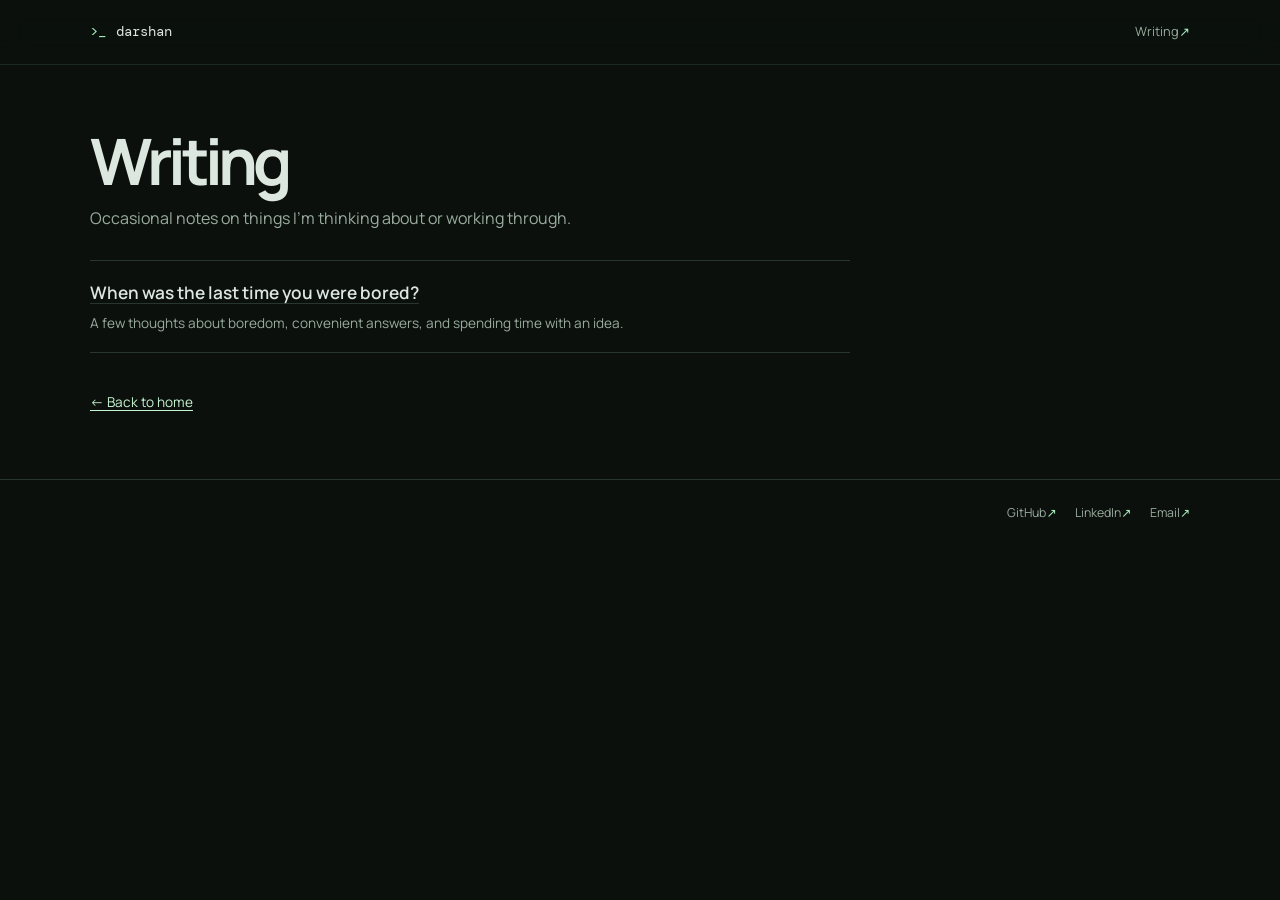
==== writing/index.html @ 528150cc "feat: refresh portfolio with research, writing and SEO" ====
<!doctype html>
<html lang="en">
<head>
  <meta charset="utf-8">
  <meta name="viewport" content="width=device-width, initial-scale=1">
  <meta name="theme-color" content="#0b100d">
  <title>Writing | Darshan Lamichhane</title>
  <meta name="description" content="Occasional notes by Darshan Lamichhane. A first essay about boredom, attention, and making things.">
  <link rel="canonical" href="https://darshanlamichhane.com.np/writing/">
  <link rel="icon" type="image/svg+xml" href="/assets/favicon.svg">
  <link rel="icon" type="image/png" sizes="32x32" href="/assets/favicon-32.png">
  <link rel="icon" href="/favicon.ico" sizes="any">
  <link rel="preconnect" href="https://fonts.googleapis.com">
  <link rel="preconnect" href="https://fonts.gstatic.com" crossorigin>
  <link href="https://fonts.googleapis.com/css2?family=DM+Mono:wght@400;500&family=Manrope:wght@400;500;600;700;800&display=swap" rel="stylesheet">
  <link rel="stylesheet" href="/styles.css">
  <meta property="og:type" content="website">
  <meta property="og:title" content="Writing | Darshan Lamichhane">
  <meta property="og:description" content="Occasional notes by Darshan Lamichhane. A first essay about boredom, attention, and making things.">
  <meta property="og:url" content="https://darshanlamichhane.com.np/writing/">
  <meta property="og:image" content="https://darshanlamichhane.com.np/assets/og-image.png">
  <meta property="og:image:type" content="image/png">
  <meta property="og:site_name" content="Darshan Lamichhane">
  <meta name="twitter:card" content="summary_large_image">
  <meta name="twitter:title" content="Writing | Darshan Lamichhane">
  <meta name="twitter:description" content="Occasional notes by Darshan Lamichhane. A first essay about boredom, attention, and making things.">
  <meta name="twitter:image" content="https://darshanlamichhane.com.np/assets/og-image.png">
</head>
<body>
  <a class="skip-link" href="#main">Skip to content</a>
  <header class="site-header">
    <nav class="nav container" aria-label="Main navigation">
      <a class="brand" href="/" aria-label="Darshan Lamichhane, home"><span aria-hidden="true">&gt;_</span> darshan</a>
      <a class="nav-link" href="/writing/" aria-current="page">Writing <span aria-hidden="true">↗</span></a>
    </nav>
  </header>
  <main id="main" class="writing-page container">
    <h1>Writing</h1>
    <p class="writing-intro">Occasional notes on things I’m thinking about or working through.</p>
    <ol class="writing-index-list">
      <li><a href="/writing/when-was-the-last-time-you-were-bored/">When was the last time you were bored?</a><p>A few thoughts about boredom, convenient answers, and spending time with an idea.</p></li>
    </ol>
    <a class="writing-home" href="/"><span aria-hidden="true">←</span> Back to home</a>
  </main>
  <footer class="site-footer">
    <div class="container footer-inner">
      <nav class="footer-links" aria-label="Social and contact links">
        <a href="https://github.com/darshanlamichhane" target="_blank" rel="noopener noreferrer">GitHub <span aria-hidden="true">↗</span></a>
        <a href="https://www.linkedin.com/in/darshanlamichhane/" target="_blank" rel="noopener noreferrer">LinkedIn <span aria-hidden="true">↗</span></a>
        <a href="mailto:darshanlamichhane012@gmail.com">Email <span aria-hidden="true">↗</span></a>
      </nav>
    </div>
  </footer>
</body>
</html>
---- styles.css ----
:root {
  color-scheme: dark;
  --bg: #0b100d;
  --surface: #101713;
  --line: #28372d;
  --line-soft: #1c2921;
  --text: #dce7df;
  --muted: #9aac9e;
  --quiet: #74877a;
  --accent: #a9edbd;
  --accent-strong: #c7f5d2;
  --sans: "Manrope", system-ui, sans-serif;
  --mono: "DM Mono", ui-monospace, monospace;
  --max: 1100px;
}

*, *::before, *::after { box-sizing: border-box; }
html { scroll-behavior: smooth; scroll-padding-top: 5rem; }
body { margin: 0; background: var(--bg); color: var(--text); font-family: var(--sans); font-size: 16px; line-height: 1.65; -webkit-font-smoothing: antialiased; }
a { color: inherit; text-decoration-thickness: 1px; text-underline-offset: .22em; }
a:hover { color: var(--accent-strong); }
.container { width: min(var(--max), calc(100% - 3rem)); margin-inline: auto; }
.mono, .kicker, .eyebrow { font-family: var(--mono); }
.skip-link { position: absolute; top: -5rem; left: 1rem; z-index: 100; padding: .7rem 1rem; background: var(--accent); color: var(--bg); }
.skip-link:focus { top: 1rem; }
:focus-visible { outline: 2px solid var(--accent-strong); outline-offset: 4px; }

.site-header { position: sticky; top: 0; z-index: 20; background: rgb(11 16 13 / 94%); border-bottom: 1px solid var(--line-soft); backdrop-filter: blur(12px); }
.nav { display: flex; align-items: center; gap: 1.35rem; min-height: 64px; }
.brand { display: inline-flex; gap: .6rem; align-items: center; margin-right: auto; color: var(--text); font-family: var(--mono); font-size: .88rem; text-decoration: none; }
.brand span, .nav-link span { color: var(--accent); }
.nav-link { display: inline-flex; align-items: center; min-height: 44px; color: var(--muted); font-size: .8rem; text-decoration: none; }
.nav-link:hover { color: var(--accent-strong); }

.hero { display: grid; grid-template-columns: 1.12fr .88fr; align-items: end; gap: clamp(2.5rem, 7vw, 6rem); padding-block: 4.2rem 3.5rem; }
.hero-name { min-width: 0; }
.eyebrow { display: flex; align-items: center; gap: .55rem; margin: 0 0 1.05rem; color: var(--quiet); font-size: .69rem; letter-spacing: .035em; }
.eyebrow span { color: var(--accent); }
h1 { margin: 0; font-size: clamp(3.45rem, 8vw, 6.65rem); line-height: .99; letter-spacing: -.075em; font-weight: 700; }
h1 span { color: var(--accent); }
.hero-copy { max-width: 430px; padding: .25rem 0 .2rem 1.65rem; border-left: 1px solid var(--line); }
.hero-role { margin: 0 0 .65rem; color: var(--text); font-size: 1.12rem; font-weight: 600; line-height: 1.45; }
.hero-intro { max-width: 390px; margin: 0; color: var(--muted); font-size: .96rem; line-height: 1.75; }
.hero-actions { display: flex; flex-wrap: wrap; gap: .6rem; margin-top: 1.2rem; }
.button { min-height: 44px; display: inline-flex; align-items: center; gap: .9rem; padding: .5rem .85rem; font-size: .8rem; font-weight: 700; text-decoration: none; }
.button-primary { background: var(--accent); color: #102016; }
.button-primary:hover { background: var(--accent-strong); color: #102016; }
.button-secondary { border: 1px solid var(--line); color: var(--text); }
.button-secondary:hover { border-color: var(--accent); }

.section { padding-block: 3.15rem; border-top: 1px solid var(--line-soft); }
.section-muted { background: var(--surface); }
.kicker { margin: 0; color: var(--accent); font-size: .67rem; letter-spacing: .07em; text-transform: uppercase; }
h2 { margin: 0; font-size: clamp(1.55rem, 2.8vw, 2.1rem); line-height: 1.2; letter-spacing: -.045em; }
.markish-feature { display: grid; grid-template-columns: minmax(220px, .75fr) 1.25fr; align-items: center; gap: clamp(2rem, 7vw, 6rem); padding-block: .65rem; }
.markish-heading .kicker { margin-bottom: .85rem; }
.markish-heading h2 { font-size: clamp(2.5rem, 5vw, 4rem); letter-spacing: -.06em; }
.markish-role { margin: .35rem 0 0; color: var(--muted); font-size: .85rem; }
.markish-heading .text-link { margin: 1rem 0 0; }
.markish-copy { max-width: 600px; padding-left: clamp(1.25rem, 3vw, 2.25rem); border-left: 1px solid var(--line); }
.markish-copy p { margin: 0; color: var(--muted); font-size: .96rem; line-height: 1.75; }
.markish-copy p:first-child { margin-bottom: .65rem; color: var(--text); font-size: 1.08rem; }

.section-heading { display: flex; align-items: baseline; gap: 2rem; margin-bottom: 1rem; }
.section-heading .kicker { flex: 0 0 220px; }
.section-heading h2 { font-size: clamp(1.3rem, 2.2vw, 1.65rem); font-weight: 500; letter-spacing: -.025em; }
.experience-list { border-top: 1px solid var(--line); }
.experience-item { display: grid; grid-template-columns: 250px 1fr; gap: 2rem; align-items: baseline; padding: 1.05rem 0; border-bottom: 1px solid var(--line); }
.experience-meta { display: flex; flex-direction: column; align-items: flex-start; gap: .2rem; color: var(--quiet); font-size: .7rem; }
.experience-detail { display: flex; align-items: baseline; flex-wrap: wrap; gap: .1rem .6rem; }
.experience-detail h3 { margin: 0; color: var(--text); font-size: 1rem; font-weight: 700; }
.experience-detail p { flex: 1 1 360px; margin: 0; color: var(--muted); font-size: .88rem; line-height: 1.65; }
.text-link { display: inline-flex; flex: 0 0 auto; align-items: center; min-height: 34px; gap: .4rem; color: var(--accent-strong); font-size: .77rem; font-weight: 700; text-decoration: none; white-space: nowrap; }
.text-link:hover { text-decoration: underline; }

.research-list { border-top: 1px solid var(--line); }
.research-item { display: grid; grid-template-columns: minmax(0, 1fr) auto; grid-template-areas: "title link" "meta link"; align-items: center; gap: .25rem 2rem; padding: .9rem 0; border-bottom: 1px solid var(--line); }
.research-item:last-child { border-bottom: 0; }
.research-item h3 { grid-area: title; min-width: 0; max-width: 780px; margin: 0; font-size: 1rem; font-weight: 600; line-height: 1.55; overflow-wrap: break-word; }
.research-item h3 a { text-decoration-color: var(--line); text-decoration-thickness: 1px; text-underline-offset: .2em; }
.research-item h3 a:hover { color: var(--accent-strong); text-decoration-color: var(--accent); }
.research-item p { grid-area: meta; margin: .2rem 0 0; color: var(--quiet); font-family: var(--mono); font-size: .68rem; line-height: 1.6; }
.research-item > .text-link { grid-area: link; }

.writing-row { display: grid; grid-template-columns: 220px 1fr auto; align-items: center; gap: 2rem; }
.writing-row h2 { max-width: 400px; margin-top: .35rem; font-size: clamp(1.3rem, 2.2vw, 1.65rem); font-weight: 500; letter-spacing: -.025em; }
.writing-status { display: flex; align-items: center; gap: 1.25rem; }
.writing-status p { margin: 0; color: var(--muted); font-size: .83rem; }

.site-footer { border-top: 1px solid var(--line); }
.footer-inner { display: flex; align-items: center; justify-content: flex-end; gap: 1rem; min-height: 66px; padding-block: .55rem; }
.footer-links { display: flex; align-items: center; gap: 1.15rem; }
.footer-links a { display: inline-flex; align-items: center; min-height: 40px; color: var(--muted); font-size: .77rem; text-decoration: none; }
.footer-links a:hover { color: var(--accent-strong); }
.footer-links span { color: var(--accent); }

.writing-page { padding-block: 4rem; }
.writing-page h1 { font-size: clamp(2.5rem, 6vw, 4rem); }
.writing-intro { max-width: 570px; margin: .8rem 0 1.8rem; color: var(--muted); }
.writing-index-list { max-width: 760px; margin: 0 0 2.2rem; padding: 0; list-style: none; border-top: 1px solid var(--line); }
.writing-index-list li { padding: 1.1rem 0; border-bottom: 1px solid var(--line); }
.writing-index-list a { color: var(--text); font-size: 1.08rem; font-weight: 600; text-decoration-color: var(--line); text-underline-offset: .22em; }
.writing-index-list a:hover { color: var(--accent-strong); }
.writing-index-list p { margin: .3rem 0 0; color: var(--muted); font-size: .85rem; }
.writing-home { color: var(--accent-strong); font-size: .85rem; }

.essay-page { max-width: 900px; padding-block: 2.3rem 5rem; }
.essay-back { display: inline-flex; align-items: center; gap: .5rem; min-height: 44px; color: var(--muted); font-family: var(--mono); font-size: .72rem; text-decoration: none; }
.essay-back:hover { color: var(--accent-strong); }
.essay { max-width: 690px; margin: 2.3rem auto 0; }
.essay-header { margin-bottom: 2.8rem; padding-bottom: 1.45rem; border-bottom: 1px solid var(--line); }
.essay-header .kicker { margin-bottom: .9rem; }
.essay-header h1 { max-width: 650px; font-size: clamp(2.6rem, 6vw, 4.5rem); line-height: 1.06; letter-spacing: -.065em; }
.essay-byline { margin: 1rem 0 0; color: var(--quiet); font-family: var(--mono); font-size: .72rem; }
.essay-body { color: var(--muted); font-size: clamp(1rem, 1.5vw, 1.08rem); line-height: 1.9; }
.essay-body p { margin: 0 0 1.45rem; }
.essay-body strong { color: var(--text); font-weight: 650; }
.essay-pullquote { margin: 2rem 0; padding: .1rem 0 .1rem 1.35rem; border-left: 2px solid var(--accent); color: var(--text); font-size: clamp(1.08rem, 2vw, 1.28rem); line-height: 1.75; }
.essay-pullquote p { margin: 0; }
.essay-questions { padding-left: 1rem; border-left: 1px solid var(--line); }
.essay-questions strong { display: inline-block; margin-block: .12rem; }

@media (max-width: 760px) {
  .container { width: min(var(--max), calc(100% - 2rem)); }
  .nav { min-height: 60px; }
  .hero { grid-template-columns: 1fr; align-items: start; gap: 1.65rem; padding-block: 3.45rem 2.7rem; }
  h1 { font-size: clamp(3.45rem, 15vw, 5rem); }
  .hero-copy { max-width: 490px; padding: 0 0 0 1rem; }
  .hero-role { font-size: 1.05rem; }
  .hero-intro { font-size: .93rem; }
  .section { padding-block: 2.35rem; }
  .markish-feature { grid-template-columns: 1fr; align-items: start; gap: 1.35rem; padding-block: 0; }
  .markish-heading h2 { font-size: 2.6rem; }
  .markish-copy { max-width: 620px; }
  .section-heading { align-items: baseline; gap: .65rem 1.3rem; }
  .section-heading .kicker { flex-basis: auto; }
  .experience-item { grid-template-columns: 1fr; gap: .35rem; padding: .9rem 0; }
  .experience-meta { flex-direction: row; flex-wrap: wrap; gap: .25rem .8rem; }
  .experience-detail { align-items: flex-start; flex-direction: column; gap: .25rem; }
  .experience-detail p { flex: 0 1 auto; }
  .experience-detail .text-link { margin-top: .2rem; }
  .research-item { grid-template-columns: minmax(0, 1fr); grid-template-areas: "title" "meta" "link"; gap: .3rem; }
  .research-item .text-link { justify-self: start; margin-top: .15rem; }
  .writing-row { grid-template-columns: 1fr auto; gap: .8rem 1.2rem; }
  .writing-row h2 { font-size: 1.35rem; }
  .writing-status { grid-column: 1 / -1; justify-content: space-between; gap: .8rem; }
  .footer-inner { align-items: flex-start; flex-direction: column; justify-content: center; gap: .65rem; padding-block: .85rem; }
}
@media (max-width: 420px) {
  .container { width: calc(100% - 1.5rem); }
  .hero { padding-block: 2.8rem 2.25rem; }
  h1 { font-size: clamp(3.35rem, 15vw, 4.1rem); }
  .hero-actions { gap: .5rem; }
  .button { min-height: 44px; padding-inline: .72rem; }
  .essay-page { padding-block: 1.5rem 3.5rem; }
  .essay { margin-top: 1.6rem; }
  .essay-header { margin-bottom: 2rem; }
  .essay-body { font-size: 1rem; line-height: 1.85; }
  .essay-body p { margin-bottom: 1.25rem; }
  .essay-pullquote { margin: 1.6rem 0; padding-left: 1rem; }
  .writing-row { grid-template-columns: 1fr; }
  .writing-status { grid-column: auto; align-items: flex-start; flex-direction: column; gap: .55rem; }
  .footer-links { flex-wrap: wrap; gap: .9rem; }
}
@media (prefers-reduced-motion: reduce) {
  html { scroll-behavior: auto; }
  *, *::before, *::after { scroll-behavior: auto !important; animation-duration: .01ms !important; animation-iteration-count: 1 !important; transition-duration: .01ms !important; }
}
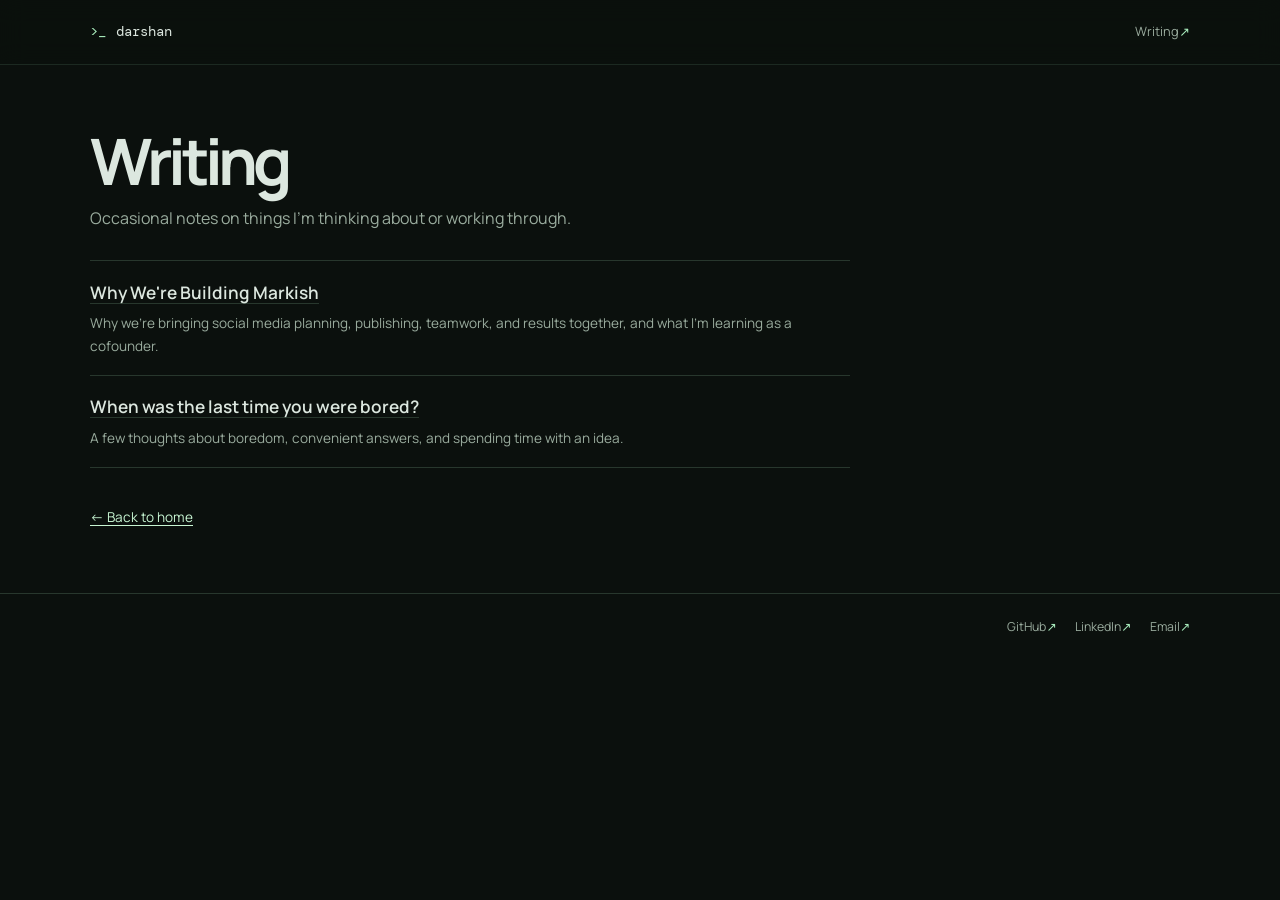
==== commit 4f5b33b7: "feat(writing): publish why we're building Markish" ====
--- a/writing/index.html
+++ b/writing/index.html
@@ -13,7 +13,7 @@
   <link rel="preconnect" href="https://fonts.googleapis.com">
   <link rel="preconnect" href="https://fonts.gstatic.com" crossorigin>
   <link href="https://fonts.googleapis.com/css2?family=DM+Mono:wght@400;500&family=Manrope:wght@400;500;600;700;800&display=swap" rel="stylesheet">
-  <link rel="stylesheet" href="/styles.css">
+  <link rel="stylesheet" href="/styles.css?v=528150c">
   <meta property="og:type" content="website">
   <meta property="og:title" content="Writing | Darshan Lamichhane">
   <meta property="og:description" content="Occasional notes by Darshan Lamichhane. A first essay about boredom, attention, and making things.">
@@ -38,6 +38,7 @@
     <h1>Writing</h1>
     <p class="writing-intro">Occasional notes on things I’m thinking about or working through.</p>
     <ol class="writing-index-list">
+      <li><a href="/writing/why-were-building-markish/">Why We're Building Markish</a><p>Why we’re bringing social media planning, publishing, teamwork, and results together, and what I’m learning as a cofounder.</p></li>
       <li><a href="/writing/when-was-the-last-time-you-were-bored/">When was the last time you were bored?</a><p>A few thoughts about boredom, convenient answers, and spending time with an idea.</p></li>
     </ol>
     <a class="writing-home" href="/"><span aria-hidden="true">←</span> Back to home</a>
--- a/styles.css
+++ b/styles.css
@@ -84,7 +84,7 @@
 
 .writing-row { display: grid; grid-template-columns: 220px 1fr auto; align-items: center; gap: 2rem; }
 .writing-row h2 { max-width: 400px; margin-top: .35rem; font-size: clamp(1.3rem, 2.2vw, 1.65rem); font-weight: 500; letter-spacing: -.025em; }
-.writing-status { display: flex; align-items: center; gap: 1.25rem; }
+.writing-status { display: flex; align-items: flex-start; flex-direction: column; gap: .4rem; }
 .writing-status p { margin: 0; color: var(--muted); font-size: .83rem; }
 
 .site-footer { border-top: 1px solid var(--line); }
@@ -114,6 +114,8 @@
 .essay-byline { margin: 1rem 0 0; color: var(--quiet); font-family: var(--mono); font-size: .72rem; }
 .essay-body { color: var(--muted); font-size: clamp(1rem, 1.5vw, 1.08rem); line-height: 1.9; }
 .essay-body p { margin: 0 0 1.45rem; }
+.essay-body h2 { margin: 2.3rem 0 .8rem; color: var(--text); font-size: clamp(1.25rem, 2.4vw, 1.55rem); line-height: 1.35; letter-spacing: -.035em; }
+.essay-body h2:first-child { margin-top: 0; }
 .essay-body strong { color: var(--text); font-weight: 650; }
 .essay-pullquote { margin: 2rem 0; padding: .1rem 0 .1rem 1.35rem; border-left: 2px solid var(--accent); color: var(--text); font-size: clamp(1.08rem, 2vw, 1.28rem); line-height: 1.75; }
 .essay-pullquote p { margin: 0; }
